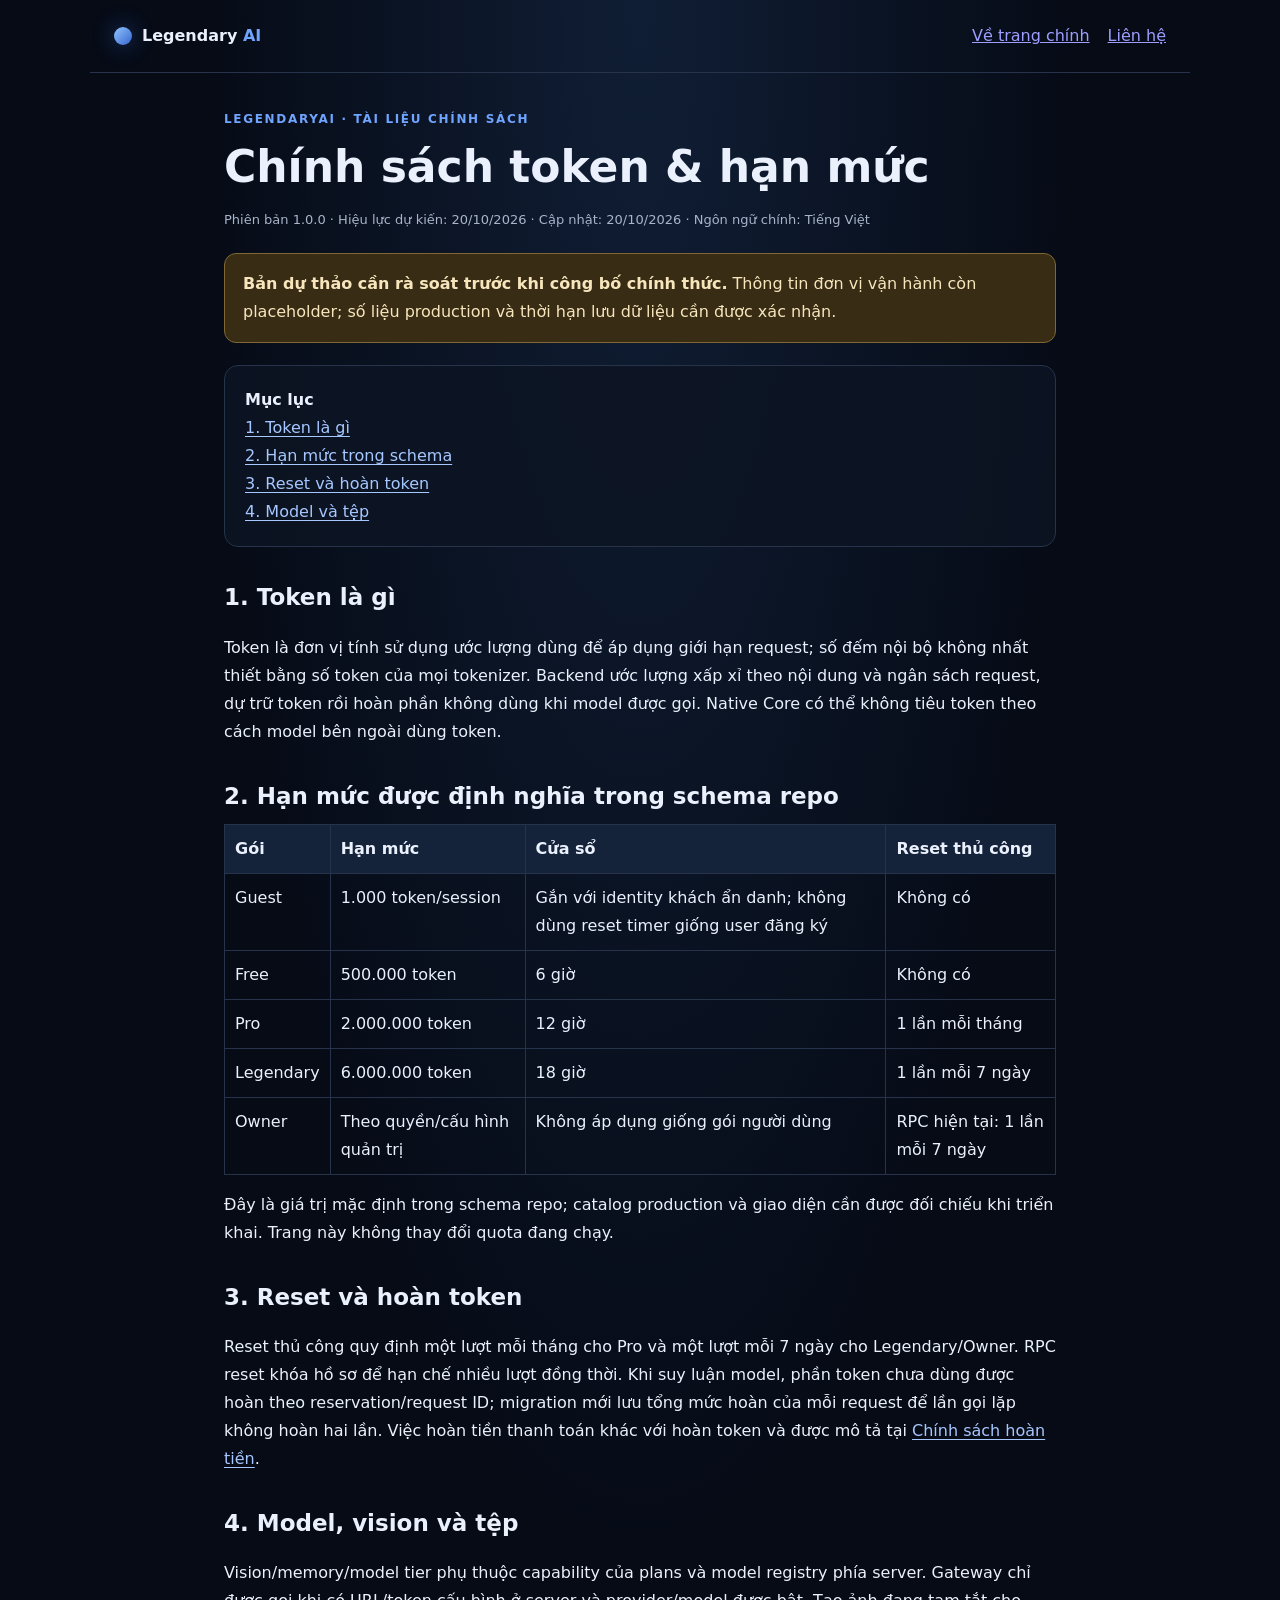
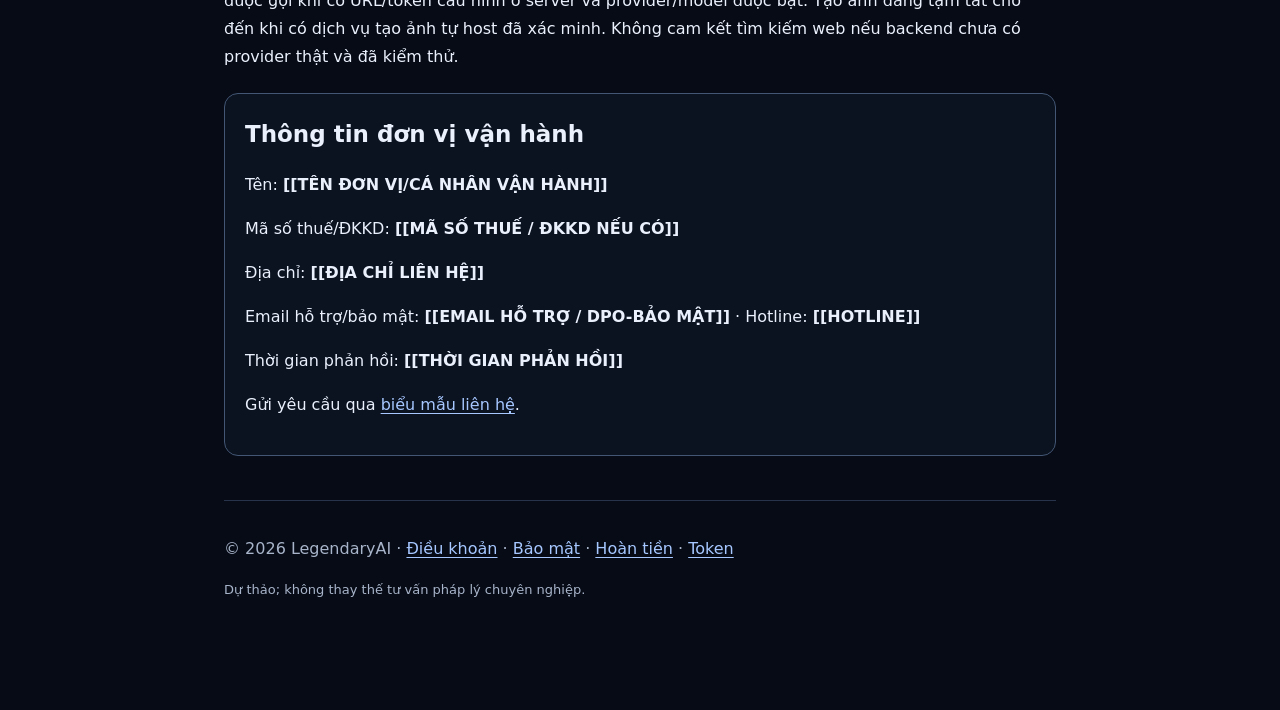
==== legal/token-policy.html @ def5d753 "feat(legal): add token limits policy" ====
<!doctype html>
<html lang="vi"><head><meta charset="utf-8"><meta name="viewport" content="width=device-width, initial-scale=1"><title>Chính sách token & hạn mức — LegendaryAI</title><meta name="description" content="Chính sách token & hạn mức của LegendaryAI. Bản tiếng Việt, phiên bản 1.0.0."><link rel="canonical" href="https://legendaryai.vercel.app/token-policy"><link rel="stylesheet" href="/legal/legal.css"><meta name="robots" content="index,follow"></head>
<body><header class="legal-top"><a class="brand" href="/"><span class="orb"></span><span>Legendary <b>AI</b></span></a><nav><a href="/">Về trang chính</a><a href="/contact">Liên hệ</a></nav></header><main class="legal-wrap"><p class="eyebrow">LEGENDARYAI · TÀI LIỆU CHÍNH SÁCH</p><h1>Chính sách token & hạn mức</h1><div class="meta">Phiên bản 1.0.0 · Hiệu lực dự kiến: 20/10/2026 · Cập nhật: 20/10/2026 · Ngôn ngữ chính: Tiếng Việt</div><div class="draft-warning"><strong>Bản dự thảo cần rà soát trước khi công bố chính thức.</strong> Thông tin đơn vị vận hành còn placeholder; số liệu production và thời hạn lưu dữ liệu cần được xác nhận.</div><nav class="toc" aria-label="Mục lục"><strong>Mục lục</strong><a href="#token">1. Token là gì</a><a href="#limits">2. Hạn mức trong schema</a><a href="#resets">3. Reset và hoàn token</a><a href="#engines">4. Model và tệp</a></nav><section id="token"><h2>1. Token là gì</h2><p>Token là đơn vị tính sử dụng ước lượng dùng để áp dụng giới hạn request; số đếm nội bộ không nhất thiết bằng số token của mọi tokenizer. Backend ước lượng xấp xỉ theo nội dung và ngân sách request, dự trữ token rồi hoàn phần không dùng khi model được gọi. Native Core có thể không tiêu token theo cách model bên ngoài dùng token.</p></section>
<section id="limits"><h2>2. Hạn mức được định nghĩa trong schema repo</h2><table><thead><tr><th>Gói</th><th>Hạn mức</th><th>Cửa sổ</th><th>Reset thủ công</th></tr></thead><tbody><tr><td>Guest</td><td>1.000 token/session</td><td>Gắn với identity khách ẩn danh; không dùng reset timer giống user đăng ký</td><td>Không có</td></tr><tr><td>Free</td><td>500.000 token</td><td>6 giờ</td><td>Không có</td></tr><tr><td>Pro</td><td>2.000.000 token</td><td>12 giờ</td><td>1 lần mỗi tháng</td></tr><tr><td>Legendary</td><td>6.000.000 token</td><td>18 giờ</td><td>1 lần mỗi 7 ngày</td></tr><tr><td>Owner</td><td>Theo quyền/cấu hình quản trị</td><td>Không áp dụng giống gói người dùng</td><td>RPC hiện tại: 1 lần mỗi 7 ngày</td></tr></tbody></table><p>Đây là giá trị mặc định trong schema repo; catalog production và giao diện cần được đối chiếu khi triển khai. Trang này không thay đổi quota đang chạy.</p></section>
<section id="resets"><h2>3. Reset và hoàn token</h2><p>Reset thủ công quy định một lượt mỗi tháng cho Pro và một lượt mỗi 7 ngày cho Legendary/Owner. RPC reset khóa hồ sơ để hạn chế nhiều lượt đồng thời. Khi suy luận model, phần token chưa dùng được hoàn theo reservation/request ID; migration mới lưu tổng mức hoàn của mỗi request để lần gọi lặp không hoàn hai lần. Việc hoàn tiền thanh toán khác với hoàn token và được mô tả tại <a href="/refund">Chính sách hoàn tiền</a>.</p></section>
<section id="engines"><h2>4. Model, vision và tệp</h2><p>Vision/memory/model tier phụ thuộc capability của plans và model registry phía server. Gateway chỉ được gọi khi có URL/token cấu hình ở server và provider/model được bật. Tạo ảnh đang tạm tắt cho đến khi có dịch vụ tạo ảnh tự host đã xác minh. Không cam kết tìm kiếm web nếu backend chưa có provider thật và đã kiểm thử.</p></section>
<section class="operator"><h2>Thông tin đơn vị vận hành</h2><p>Tên: <strong>[[TÊN ĐƠN VỊ/CÁ NHÂN VẬN HÀNH]]</strong></p><p>Mã số thuế/ĐKKD: <strong>[[MÃ SỐ THUẾ / ĐKKD NẾU CÓ]]</strong></p><p>Địa chỉ: <strong>[[ĐỊA CHỈ LIÊN HỆ]]</strong></p><p>Email hỗ trợ/bảo mật: <strong>[[EMAIL HỖ TRỢ / DPO-BẢO MẬT]]</strong> · Hotline: <strong>[[HOTLINE]]</strong></p><p>Thời gian phản hồi: <strong>[[THỜI GIAN PHẢN HỒI]]</strong></p><p>Gửi yêu cầu qua <a href="/contact">biểu mẫu liên hệ</a>.</p></section><footer><p>© 2026 LegendaryAI · <a href="/terms">Điều khoản</a> · <a href="/privacy">Bảo mật</a> · <a href="/refund">Hoàn tiền</a> · <a href="/token-policy">Token</a></p><p class="small">Dự thảo; không thay thế tư vấn pháp lý chuyên nghiệp.</p></footer></main></body></html>
---- legal/legal.css ----
:root{color-scheme:dark;--bg:#060b16;--panel:#0d1524;--ink:#eaf0fc;--muted:#a8b4c9;--line:#26334a;--accent:#6fa4ff;--warn:#382c15}*{box-sizing:border-box}body{margin:0;background:radial-gradient(ellipse at top,#101e35 0,var(--bg) 48%);color:var(--ink);font:16px/1.75 Inter,ui-sans-serif,system-ui,-apple-system,"Segoe UI",sans-serif}.legal-top{max-width:1100px;margin:auto;padding:22px 24px;display:flex;align-items:center;justify-content:space-between;border-bottom:1px solid var(--line)}.brand{color:var(--ink);text-decoration:none;display:flex;gap:10px;align-items:center;font-weight:750}.brand b{color:var(--accent)}.orb{width:18px;height:18px;border-radius:50%;display:inline-block;background:linear-gradient(135deg,#8fc5ff,#3865ce);box-shadow:0 0 22px #417ff477}.legal-top nav{display:flex;gap:18px}.legal-wrap{max-width:880px;margin:36px auto;padding:0 24px 60px}.eyebrow{font-size:12px;letter-spacing:.14em;color:var(--accent);font-weight:700}.legal-wrap h1{font-size:clamp(30px,5vw,44px);line-height:1.15;margin:8px 0 16px}.meta,.small{color:var(--muted);font-size:13px}.draft-warning{margin:22px 0;padding:16px 18px;border:1px solid #806734;background:var(--warn);border-radius:12px;color:#f7e6bc}.toc,.operator,.legal-card{border:1px solid var(--line);background:#0d1524cc;border-radius:14px;padding:20px;margin:22px 0}.toc a{display:block}.legal-wrap h2{margin:30px 0 8px;font-size:23px}.legal-wrap h3{font-size:18px}.legal-wrap a{color:#a6c7ff;text-underline-offset:3px}.legal-wrap a:hover{color:#fff}.legal-wrap table{border-collapse:collapse;width:100%;display:block;overflow:auto}.legal-wrap th,.legal-wrap td{border:1px solid var(--line);padding:10px;text-align:left;vertical-align:top}.legal-wrap th{background:#14233a}.legal-wrap li{margin:7px 0}.operator{border-color:#435774}.operator h2{margin-top:0}.operator strong{overflow-wrap:anywhere}.legal-wrap footer{border-top:1px solid var(--line);margin-top:44px;padding-top:18px;color:var(--muted)}.contact-form{display:grid;gap:14px}.contact-form label{display:grid;gap:6px}.contact-form input,.contact-form select,.contact-form textarea{background:#08101e;border:1px solid #35435b;border-radius:9px;color:var(--ink);padding:11px;width:100%}.contact-form textarea{min-height:180px;resize:vertical}.contact-form button{border:0;border-radius:9px;background:#4d7fe8;color:white;font-weight:700;padding:12px 16px;cursor:pointer}.status{padding:10px;border-radius:8px;background:#14233a}.status[hidden]{display:none}@media(max-width:600px){.legal-top{align-items:flex-start;gap:12px;flex-direction:column}.legal-wrap{padding:0 16px 36px;margin:24px auto}.toc,.operator,.legal-card{padding:15px}.legal-wrap h2{font-size:20px}}
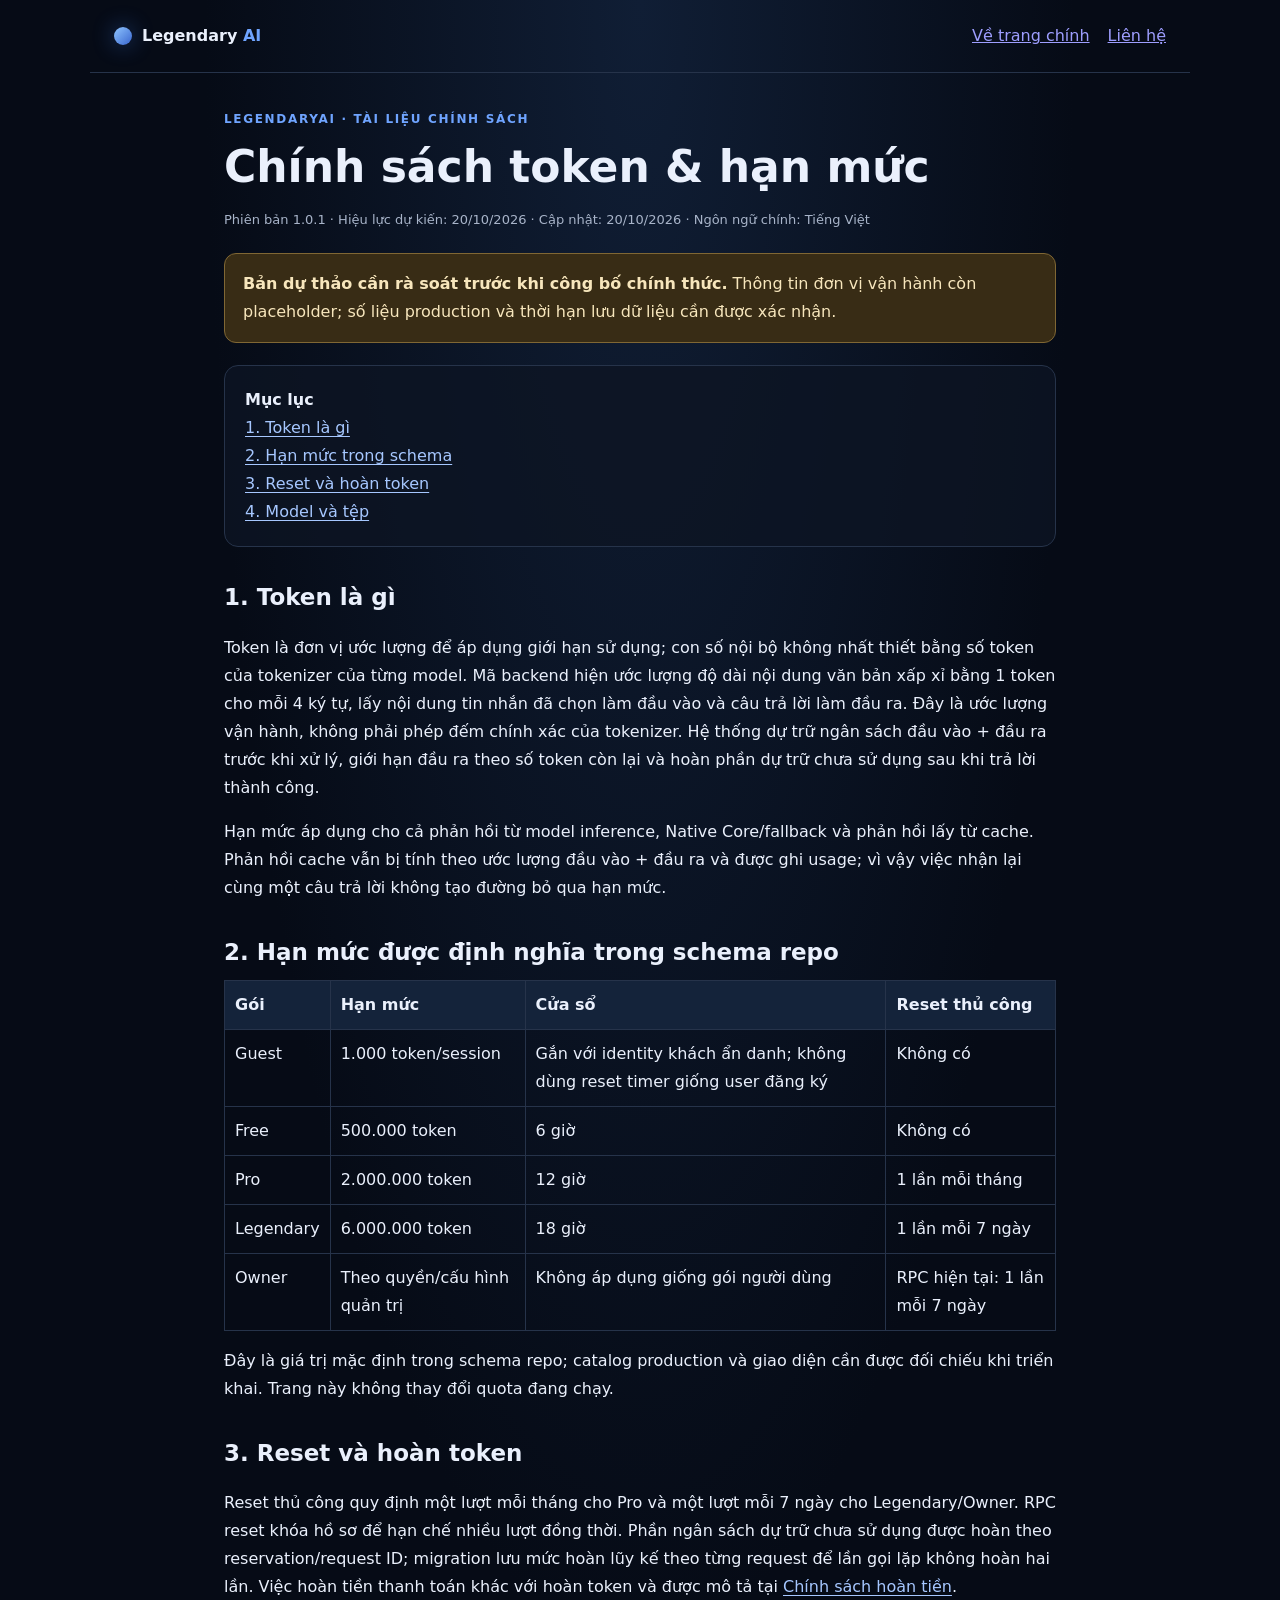
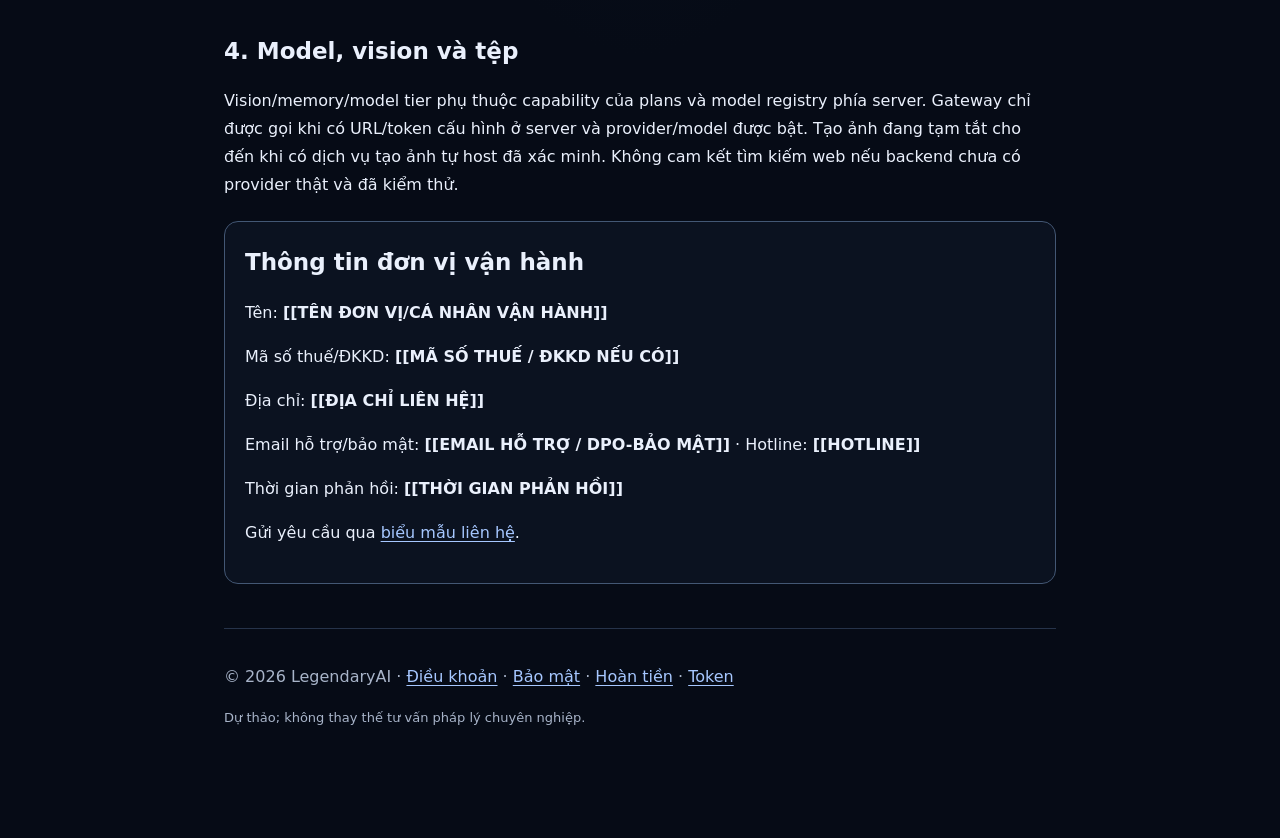
==== commit db298297: "docs(legal): align token policy with all-route quota accounting" ====
--- a/legal/token-policy.html
+++ b/legal/token-policy.html
@@ -1,7 +1,7 @@
 <!doctype html>
-<html lang="vi"><head><meta charset="utf-8"><meta name="viewport" content="width=device-width, initial-scale=1"><title>Chính sách token & hạn mức — LegendaryAI</title><meta name="description" content="Chính sách token & hạn mức của LegendaryAI. Bản tiếng Việt, phiên bản 1.0.0."><link rel="canonical" href="https://legendaryai.vercel.app/token-policy"><link rel="stylesheet" href="/legal/legal.css"><meta name="robots" content="index,follow"></head>
-<body><header class="legal-top"><a class="brand" href="/"><span class="orb"></span><span>Legendary <b>AI</b></span></a><nav><a href="/">Về trang chính</a><a href="/contact">Liên hệ</a></nav></header><main class="legal-wrap"><p class="eyebrow">LEGENDARYAI · TÀI LIỆU CHÍNH SÁCH</p><h1>Chính sách token & hạn mức</h1><div class="meta">Phiên bản 1.0.0 · Hiệu lực dự kiến: 20/10/2026 · Cập nhật: 20/10/2026 · Ngôn ngữ chính: Tiếng Việt</div><div class="draft-warning"><strong>Bản dự thảo cần rà soát trước khi công bố chính thức.</strong> Thông tin đơn vị vận hành còn placeholder; số liệu production và thời hạn lưu dữ liệu cần được xác nhận.</div><nav class="toc" aria-label="Mục lục"><strong>Mục lục</strong><a href="#token">1. Token là gì</a><a href="#limits">2. Hạn mức trong schema</a><a href="#resets">3. Reset và hoàn token</a><a href="#engines">4. Model và tệp</a></nav><section id="token"><h2>1. Token là gì</h2><p>Token là đơn vị tính sử dụng ước lượng dùng để áp dụng giới hạn request; số đếm nội bộ không nhất thiết bằng số token của mọi tokenizer. Backend ước lượng xấp xỉ theo nội dung và ngân sách request, dự trữ token rồi hoàn phần không dùng khi model được gọi. Native Core có thể không tiêu token theo cách model bên ngoài dùng token.</p></section>
+<html lang="vi"><head><meta charset="utf-8"><meta name="viewport" content="width=device-width, initial-scale=1"><title>Chính sách token & hạn mức — LegendaryAI</title><meta name="description" content="Chính sách token & hạn mức của LegendaryAI. Bản tiếng Việt, phiên bản 1.0.1."><link rel="canonical" href="https://legendaryai.vercel.app/token-policy"><link rel="stylesheet" href="/legal/legal.css"><meta name="robots" content="index,follow"></head>
+<body><header class="legal-top"><a class="brand" href="/"><span class="orb"></span><span>Legendary <b>AI</b></span></a><nav><a href="/">Về trang chính</a><a href="/contact">Liên hệ</a></nav></header><main class="legal-wrap"><p class="eyebrow">LEGENDARYAI · TÀI LIỆU CHÍNH SÁCH</p><h1>Chính sách token & hạn mức</h1><div class="meta">Phiên bản 1.0.1 · Hiệu lực dự kiến: 20/10/2026 · Cập nhật: 20/10/2026 · Ngôn ngữ chính: Tiếng Việt</div><div class="draft-warning"><strong>Bản dự thảo cần rà soát trước khi công bố chính thức.</strong> Thông tin đơn vị vận hành còn placeholder; số liệu production và thời hạn lưu dữ liệu cần được xác nhận.</div><nav class="toc" aria-label="Mục lục"><strong>Mục lục</strong><a href="#token">1. Token là gì</a><a href="#limits">2. Hạn mức trong schema</a><a href="#resets">3. Reset và hoàn token</a><a href="#engines">4. Model và tệp</a></nav><section id="token"><h2>1. Token là gì</h2><p>Token là đơn vị ước lượng để áp dụng giới hạn sử dụng; con số nội bộ không nhất thiết bằng số token của tokenizer của từng model. Mã backend hiện ước lượng độ dài nội dung văn bản xấp xỉ bằng 1 token cho mỗi 4 ký tự, lấy nội dung tin nhắn đã chọn làm đầu vào và câu trả lời làm đầu ra. Đây là ước lượng vận hành, không phải phép đếm chính xác của tokenizer. Hệ thống dự trữ ngân sách đầu vào + đầu ra trước khi xử lý, giới hạn đầu ra theo số token còn lại và hoàn phần dự trữ chưa sử dụng sau khi trả lời thành công.</p><p>Hạn mức áp dụng cho cả phản hồi từ model inference, Native Core/fallback và phản hồi lấy từ cache. Phản hồi cache vẫn bị tính theo ước lượng đầu vào + đầu ra và được ghi usage; vì vậy việc nhận lại cùng một câu trả lời không tạo đường bỏ qua hạn mức.</p></section>
 <section id="limits"><h2>2. Hạn mức được định nghĩa trong schema repo</h2><table><thead><tr><th>Gói</th><th>Hạn mức</th><th>Cửa sổ</th><th>Reset thủ công</th></tr></thead><tbody><tr><td>Guest</td><td>1.000 token/session</td><td>Gắn với identity khách ẩn danh; không dùng reset timer giống user đăng ký</td><td>Không có</td></tr><tr><td>Free</td><td>500.000 token</td><td>6 giờ</td><td>Không có</td></tr><tr><td>Pro</td><td>2.000.000 token</td><td>12 giờ</td><td>1 lần mỗi tháng</td></tr><tr><td>Legendary</td><td>6.000.000 token</td><td>18 giờ</td><td>1 lần mỗi 7 ngày</td></tr><tr><td>Owner</td><td>Theo quyền/cấu hình quản trị</td><td>Không áp dụng giống gói người dùng</td><td>RPC hiện tại: 1 lần mỗi 7 ngày</td></tr></tbody></table><p>Đây là giá trị mặc định trong schema repo; catalog production và giao diện cần được đối chiếu khi triển khai. Trang này không thay đổi quota đang chạy.</p></section>
-<section id="resets"><h2>3. Reset và hoàn token</h2><p>Reset thủ công quy định một lượt mỗi tháng cho Pro và một lượt mỗi 7 ngày cho Legendary/Owner. RPC reset khóa hồ sơ để hạn chế nhiều lượt đồng thời. Khi suy luận model, phần token chưa dùng được hoàn theo reservation/request ID; migration mới lưu tổng mức hoàn của mỗi request để lần gọi lặp không hoàn hai lần. Việc hoàn tiền thanh toán khác với hoàn token và được mô tả tại <a href="/refund">Chính sách hoàn tiền</a>.</p></section>
+<section id="resets"><h2>3. Reset và hoàn token</h2><p>Reset thủ công quy định một lượt mỗi tháng cho Pro và một lượt mỗi 7 ngày cho Legendary/Owner. RPC reset khóa hồ sơ để hạn chế nhiều lượt đồng thời. Phần ngân sách dự trữ chưa sử dụng được hoàn theo reservation/request ID; migration lưu mức hoàn lũy kế theo từng request để lần gọi lặp không hoàn hai lần. Việc hoàn tiền thanh toán khác với hoàn token và được mô tả tại <a href="/refund">Chính sách hoàn tiền</a>.</p></section>
 <section id="engines"><h2>4. Model, vision và tệp</h2><p>Vision/memory/model tier phụ thuộc capability của plans và model registry phía server. Gateway chỉ được gọi khi có URL/token cấu hình ở server và provider/model được bật. Tạo ảnh đang tạm tắt cho đến khi có dịch vụ tạo ảnh tự host đã xác minh. Không cam kết tìm kiếm web nếu backend chưa có provider thật và đã kiểm thử.</p></section>
 <section class="operator"><h2>Thông tin đơn vị vận hành</h2><p>Tên: <strong>[[TÊN ĐƠN VỊ/CÁ NHÂN VẬN HÀNH]]</strong></p><p>Mã số thuế/ĐKKD: <strong>[[MÃ SỐ THUẾ / ĐKKD NẾU CÓ]]</strong></p><p>Địa chỉ: <strong>[[ĐỊA CHỈ LIÊN HỆ]]</strong></p><p>Email hỗ trợ/bảo mật: <strong>[[EMAIL HỖ TRỢ / DPO-BẢO MẬT]]</strong> · Hotline: <strong>[[HOTLINE]]</strong></p><p>Thời gian phản hồi: <strong>[[THỜI GIAN PHẢN HỒI]]</strong></p><p>Gửi yêu cầu qua <a href="/contact">biểu mẫu liên hệ</a>.</p></section><footer><p>© 2026 LegendaryAI · <a href="/terms">Điều khoản</a> · <a href="/privacy">Bảo mật</a> · <a href="/refund">Hoàn tiền</a> · <a href="/token-policy">Token</a></p><p class="small">Dự thảo; không thay thế tư vấn pháp lý chuyên nghiệp.</p></footer></main></body></html>
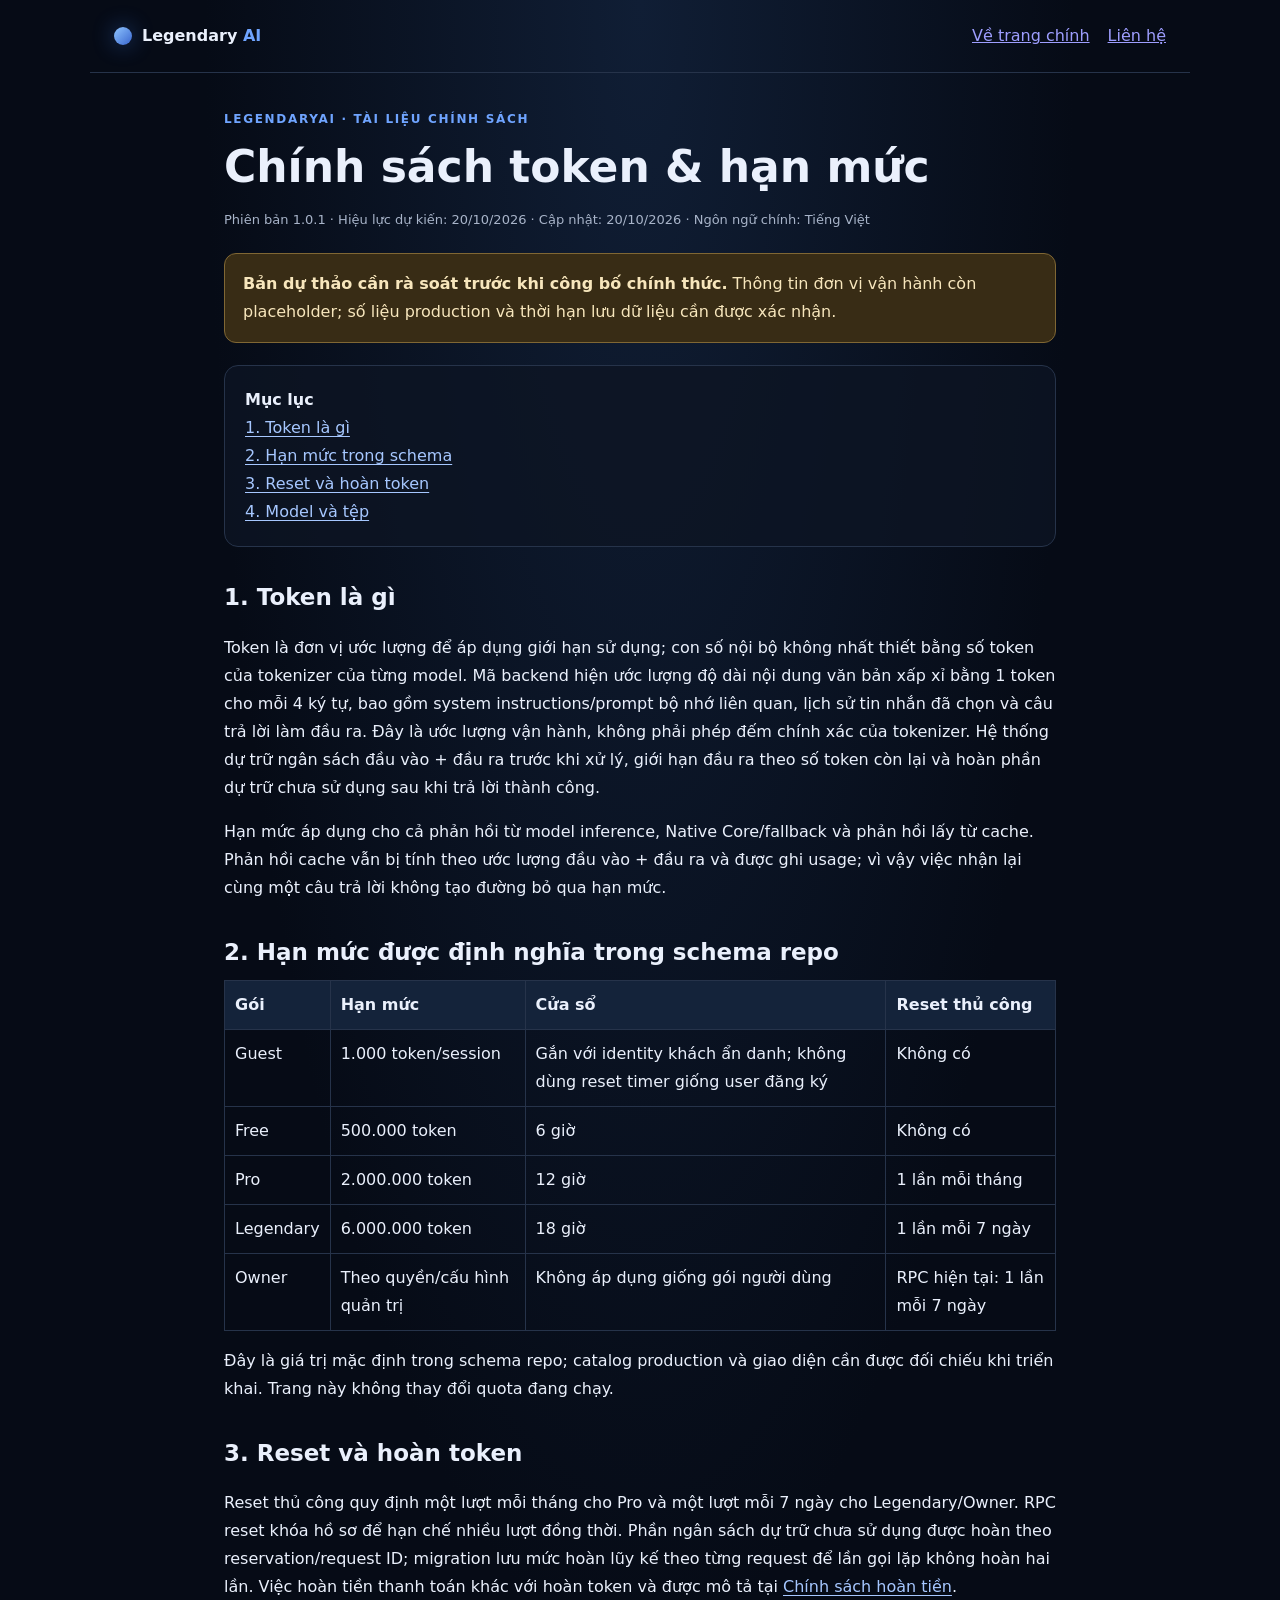
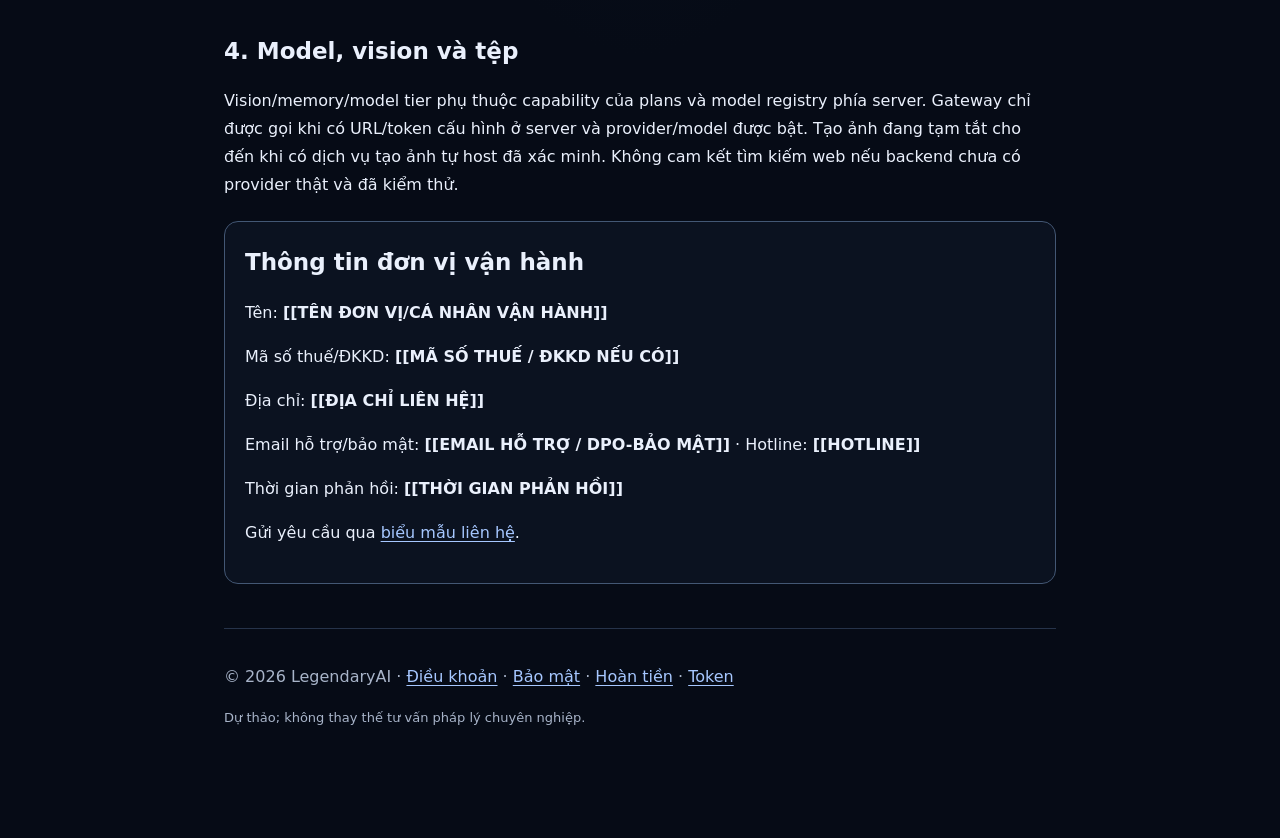
==== commit a1097683: "docs(legal): disclose system prompt token estimate" ====
--- a/legal/token-policy.html
+++ b/legal/token-policy.html
@@ -1,6 +1,6 @@
 <!doctype html>
 <html lang="vi"><head><meta charset="utf-8"><meta name="viewport" content="width=device-width, initial-scale=1"><title>Chính sách token & hạn mức — LegendaryAI</title><meta name="description" content="Chính sách token & hạn mức của LegendaryAI. Bản tiếng Việt, phiên bản 1.0.1."><link rel="canonical" href="https://legendaryai.vercel.app/token-policy"><link rel="stylesheet" href="/legal/legal.css"><meta name="robots" content="index,follow"></head>
-<body><header class="legal-top"><a class="brand" href="/"><span class="orb"></span><span>Legendary <b>AI</b></span></a><nav><a href="/">Về trang chính</a><a href="/contact">Liên hệ</a></nav></header><main class="legal-wrap"><p class="eyebrow">LEGENDARYAI · TÀI LIỆU CHÍNH SÁCH</p><h1>Chính sách token & hạn mức</h1><div class="meta">Phiên bản 1.0.1 · Hiệu lực dự kiến: 20/10/2026 · Cập nhật: 20/10/2026 · Ngôn ngữ chính: Tiếng Việt</div><div class="draft-warning"><strong>Bản dự thảo cần rà soát trước khi công bố chính thức.</strong> Thông tin đơn vị vận hành còn placeholder; số liệu production và thời hạn lưu dữ liệu cần được xác nhận.</div><nav class="toc" aria-label="Mục lục"><strong>Mục lục</strong><a href="#token">1. Token là gì</a><a href="#limits">2. Hạn mức trong schema</a><a href="#resets">3. Reset và hoàn token</a><a href="#engines">4. Model và tệp</a></nav><section id="token"><h2>1. Token là gì</h2><p>Token là đơn vị ước lượng để áp dụng giới hạn sử dụng; con số nội bộ không nhất thiết bằng số token của tokenizer của từng model. Mã backend hiện ước lượng độ dài nội dung văn bản xấp xỉ bằng 1 token cho mỗi 4 ký tự, lấy nội dung tin nhắn đã chọn làm đầu vào và câu trả lời làm đầu ra. Đây là ước lượng vận hành, không phải phép đếm chính xác của tokenizer. Hệ thống dự trữ ngân sách đầu vào + đầu ra trước khi xử lý, giới hạn đầu ra theo số token còn lại và hoàn phần dự trữ chưa sử dụng sau khi trả lời thành công.</p><p>Hạn mức áp dụng cho cả phản hồi từ model inference, Native Core/fallback và phản hồi lấy từ cache. Phản hồi cache vẫn bị tính theo ước lượng đầu vào + đầu ra và được ghi usage; vì vậy việc nhận lại cùng một câu trả lời không tạo đường bỏ qua hạn mức.</p></section>
+<body><header class="legal-top"><a class="brand" href="/"><span class="orb"></span><span>Legendary <b>AI</b></span></a><nav><a href="/">Về trang chính</a><a href="/contact">Liên hệ</a></nav></header><main class="legal-wrap"><p class="eyebrow">LEGENDARYAI · TÀI LIỆU CHÍNH SÁCH</p><h1>Chính sách token & hạn mức</h1><div class="meta">Phiên bản 1.0.1 · Hiệu lực dự kiến: 20/10/2026 · Cập nhật: 20/10/2026 · Ngôn ngữ chính: Tiếng Việt</div><div class="draft-warning"><strong>Bản dự thảo cần rà soát trước khi công bố chính thức.</strong> Thông tin đơn vị vận hành còn placeholder; số liệu production và thời hạn lưu dữ liệu cần được xác nhận.</div><nav class="toc" aria-label="Mục lục"><strong>Mục lục</strong><a href="#token">1. Token là gì</a><a href="#limits">2. Hạn mức trong schema</a><a href="#resets">3. Reset và hoàn token</a><a href="#engines">4. Model và tệp</a></nav><section id="token"><h2>1. Token là gì</h2><p>Token là đơn vị ước lượng để áp dụng giới hạn sử dụng; con số nội bộ không nhất thiết bằng số token của tokenizer của từng model. Mã backend hiện ước lượng độ dài nội dung văn bản xấp xỉ bằng 1 token cho mỗi 4 ký tự, bao gồm system instructions/prompt bộ nhớ liên quan, lịch sử tin nhắn đã chọn và câu trả lời làm đầu ra. Đây là ước lượng vận hành, không phải phép đếm chính xác của tokenizer. Hệ thống dự trữ ngân sách đầu vào + đầu ra trước khi xử lý, giới hạn đầu ra theo số token còn lại và hoàn phần dự trữ chưa sử dụng sau khi trả lời thành công.</p><p>Hạn mức áp dụng cho cả phản hồi từ model inference, Native Core/fallback và phản hồi lấy từ cache. Phản hồi cache vẫn bị tính theo ước lượng đầu vào + đầu ra và được ghi usage; vì vậy việc nhận lại cùng một câu trả lời không tạo đường bỏ qua hạn mức.</p></section>
 <section id="limits"><h2>2. Hạn mức được định nghĩa trong schema repo</h2><table><thead><tr><th>Gói</th><th>Hạn mức</th><th>Cửa sổ</th><th>Reset thủ công</th></tr></thead><tbody><tr><td>Guest</td><td>1.000 token/session</td><td>Gắn với identity khách ẩn danh; không dùng reset timer giống user đăng ký</td><td>Không có</td></tr><tr><td>Free</td><td>500.000 token</td><td>6 giờ</td><td>Không có</td></tr><tr><td>Pro</td><td>2.000.000 token</td><td>12 giờ</td><td>1 lần mỗi tháng</td></tr><tr><td>Legendary</td><td>6.000.000 token</td><td>18 giờ</td><td>1 lần mỗi 7 ngày</td></tr><tr><td>Owner</td><td>Theo quyền/cấu hình quản trị</td><td>Không áp dụng giống gói người dùng</td><td>RPC hiện tại: 1 lần mỗi 7 ngày</td></tr></tbody></table><p>Đây là giá trị mặc định trong schema repo; catalog production và giao diện cần được đối chiếu khi triển khai. Trang này không thay đổi quota đang chạy.</p></section>
 <section id="resets"><h2>3. Reset và hoàn token</h2><p>Reset thủ công quy định một lượt mỗi tháng cho Pro và một lượt mỗi 7 ngày cho Legendary/Owner. RPC reset khóa hồ sơ để hạn chế nhiều lượt đồng thời. Phần ngân sách dự trữ chưa sử dụng được hoàn theo reservation/request ID; migration lưu mức hoàn lũy kế theo từng request để lần gọi lặp không hoàn hai lần. Việc hoàn tiền thanh toán khác với hoàn token và được mô tả tại <a href="/refund">Chính sách hoàn tiền</a>.</p></section>
 <section id="engines"><h2>4. Model, vision và tệp</h2><p>Vision/memory/model tier phụ thuộc capability của plans và model registry phía server. Gateway chỉ được gọi khi có URL/token cấu hình ở server và provider/model được bật. Tạo ảnh đang tạm tắt cho đến khi có dịch vụ tạo ảnh tự host đã xác minh. Không cam kết tìm kiếm web nếu backend chưa có provider thật và đã kiểm thử.</p></section>
